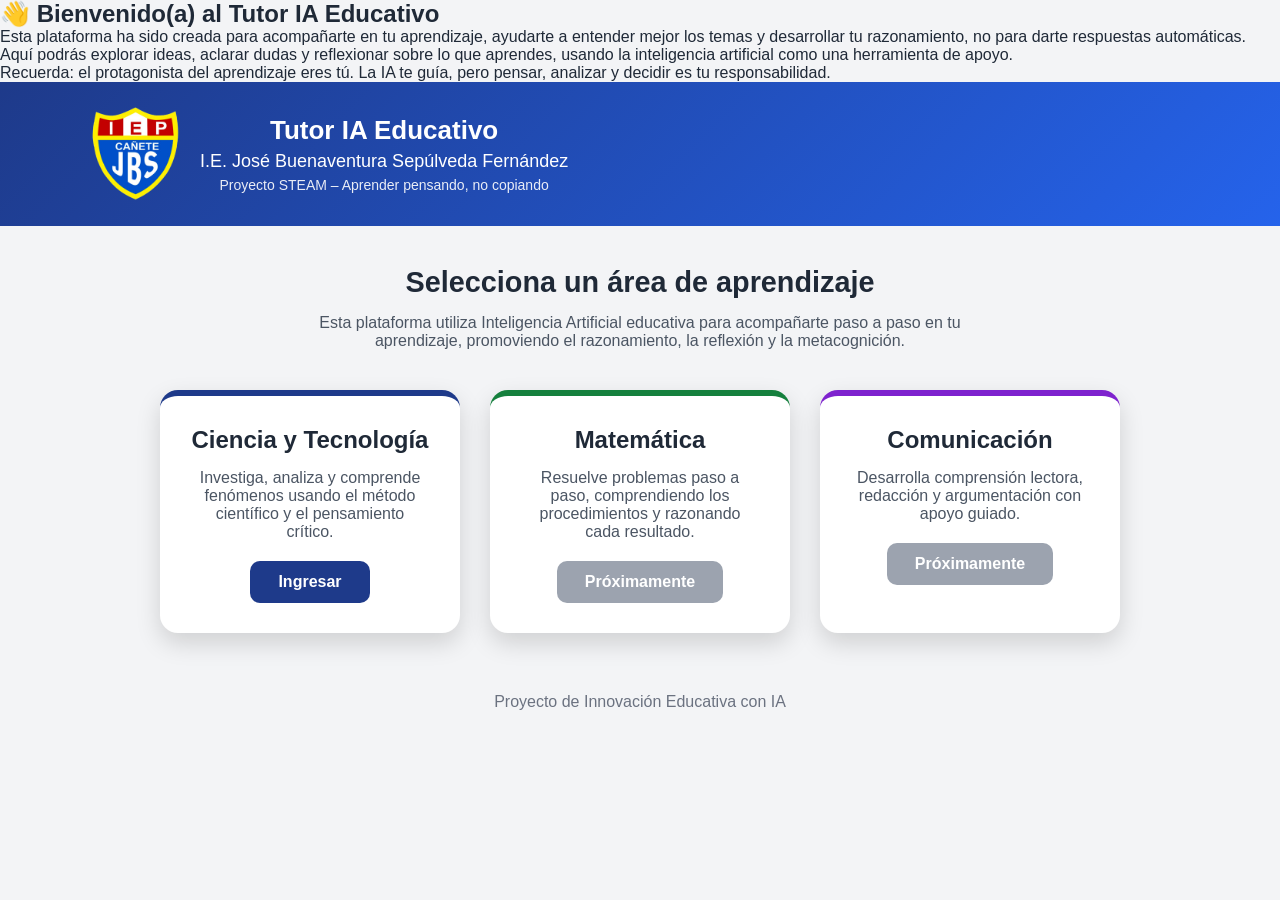
==== index.html @ a5d5feed "Update index.html" ====
<!DOCTYPE html>
<html lang="es">
<head>
  <meta charset="UTF-8">
  <title>Plataforma Educativa con IA</title>
  <link rel="stylesheet" href="css/estilos.css">
</head>
  <section class="bienvenida">
  <h2>👋 Bienvenido(a) al Tutor IA Educativo</h2>
  <p>
    Esta plataforma ha sido creada para acompañarte en tu aprendizaje,
    ayudarte a entender mejor los temas y desarrollar tu razonamiento,
    no para darte respuestas automáticas.
  </p>
  <p>
    Aquí podrás explorar ideas, aclarar dudas y reflexionar sobre lo que aprendes,
    usando la inteligencia artificial como una herramienta de apoyo.
  </p>
  <p>
    Recuerda: el protagonista del aprendizaje eres tú.
    La IA te guía, pero pensar, analizar y decidir es tu responsabilidad.
  </p>
</section>
<body>

<header class="header">
  <div class="header-contenido">
    
    <img src="img/insignia.png" alt="Insignia del colegio" class="insignia">

    <div class="texto-header">
      <h1>Tutor IA Educativo</h1>
      <h2>I.E. José Buenaventura Sepúlveda Fernández</h2>
      <p>Proyecto STEAM – Aprender pensando, no copiando</p>
    </div>

  </div>
</header>

<main class="contenedor">

  <section class="intro">
    <h2>Selecciona un área de aprendizaje</h2>
    <p>
      Esta plataforma utiliza Inteligencia Artificial educativa para acompañarte
      paso a paso en tu aprendizaje, promoviendo el razonamiento, la reflexión
      y la metacognición.
    </p>
  </section>

  <section class="areas">

    <!-- CIENCIA Y TECNOLOGÍA -->
    <div class="area-card cyt">
      <h2>Ciencia y Tecnología</h2>
      <p>
        Investiga, analiza y comprende fenómenos usando el método científico
        y el pensamiento crítico.
      </p>
      <a href="cyt.html" class="btn">Ingresar</a>
    </div>

    <!-- MATEMÁTICA -->
    <div class="area-card mate">
      <h2>Matemática</h2>
      <p>
        Resuelve problemas paso a paso, comprendiendo los procedimientos
        y razonando cada resultado.
      </p>
      <a href="#" class="btn disabled">Próximamente</a>
    </div>

    <!-- COMUNICACIÓN -->
    <div class="area-card comu">
      <h2>Comunicación</h2>
      <p>
        Desarrolla comprensión lectora, redacción y argumentación
        con apoyo guiado.
      </p>
      <a href="#" class="btn disabled">Próximamente</a>
    </div>

  </section>

</main>

<footer class="footer">
  <p>Proyecto de Innovación Educativa con IA</p>
</footer>

</body>
</html>
---- css/estilos.css ----
* {
  box-sizing: border-box;
  margin: 0;
  padding: 0;
}

body {
  font-family: Arial, Helvetica, sans-serif;
  background: #f3f4f6;
  color: #1f2937;
}

/* HEADER */
.header {
  background: linear-gradient(135deg, #111827, #1f2937);
  color: white;
  text-align: center;
  padding: 50px 20px;
}

.header h1 {
  font-size: 2.2em;
}

.header p {
  margin-top: 10px;
  opacity: 0.85;
}

/* CONTENEDOR */
.contenedor {
  max-width: 1100px;
  margin: auto;
  padding: 40px 20px;
}

/* INTRO */
.intro {
  text-align: center;
  margin-bottom: 40px;
}

.intro h2 {
  font-size: 1.8em;
  margin-bottom: 15px;
}

.intro p {
  max-width: 700px;
  margin: auto;
  color: #4b5563;
}

/* ÁREAS */
.areas {
  display: flex;
  gap: 30px;
  justify-content: center;
  flex-wrap: wrap;
}

/* TARJETA */
.area-card {
  background: white;
  width: 300px;
  padding: 30px;
  border-radius: 18px;
  text-align: center;
  box-shadow: 0 10px 25px rgba(0,0,0,0.15);
  transition: transform 0.3s ease, box-shadow 0.3s ease;
}

.area-card:hover {
  transform: translateY(-12px);
  box-shadow: 0 20px 40px rgba(0,0,0,0.25);
}

.area-card h2 {
  margin-bottom: 15px;
}

.area-card p {
  color: #4b5563;
}

/* COLORES */
.cyt {
  border-top: 6px solid #1e3a8a;
}

.mate {
  border-top: 6px solid #15803d;
}

.comu {
  border-top: 6px solid #7e22ce;
}

/* BOTÓN */
.btn {
  display: inline-block;
  margin-top: 20px;
  padding: 12px 28px;
  background: #1e3a8a;
  color: white;
  text-decoration: none;
  border-radius: 10px;
  font-weight: bold;
}

.btn:hover {
  background: #1e40af;
}

.btn.disabled {
  background: #9ca3af;
  pointer-events: none;
}

/* FOOTER */
.footer {
  text-align: center;
  padding: 20px;
  color: #6b7280;
}
.header {
  background: linear-gradient(135deg, #1e3a8a, #2563eb);
  color: white;
  padding: 25px 20px;
}

.header-contenido {
  max-width: 1100px;
  margin: auto;
  display: flex;
  align-items: center;
  gap: 20px;
}

.insignia {
  width: 90px;
  height: auto;
}

.texto-header h1 {
  margin: 0;
  font-size: 26px;
  font-weight: bold;
}

.texto-header h2 {
  margin: 5px 0;
  font-size: 18px;
  font-weight: normal;
}

.texto-header p {
  margin: 0;
  font-size: 14px;
  opacity: 0.9;
}

/* Responsive */
@media (max-width: 600px) {
  .header-contenido {
    flex-direction: column;
    text-align: center;
  }

  .insignia {
    width: 70px;
  }
}
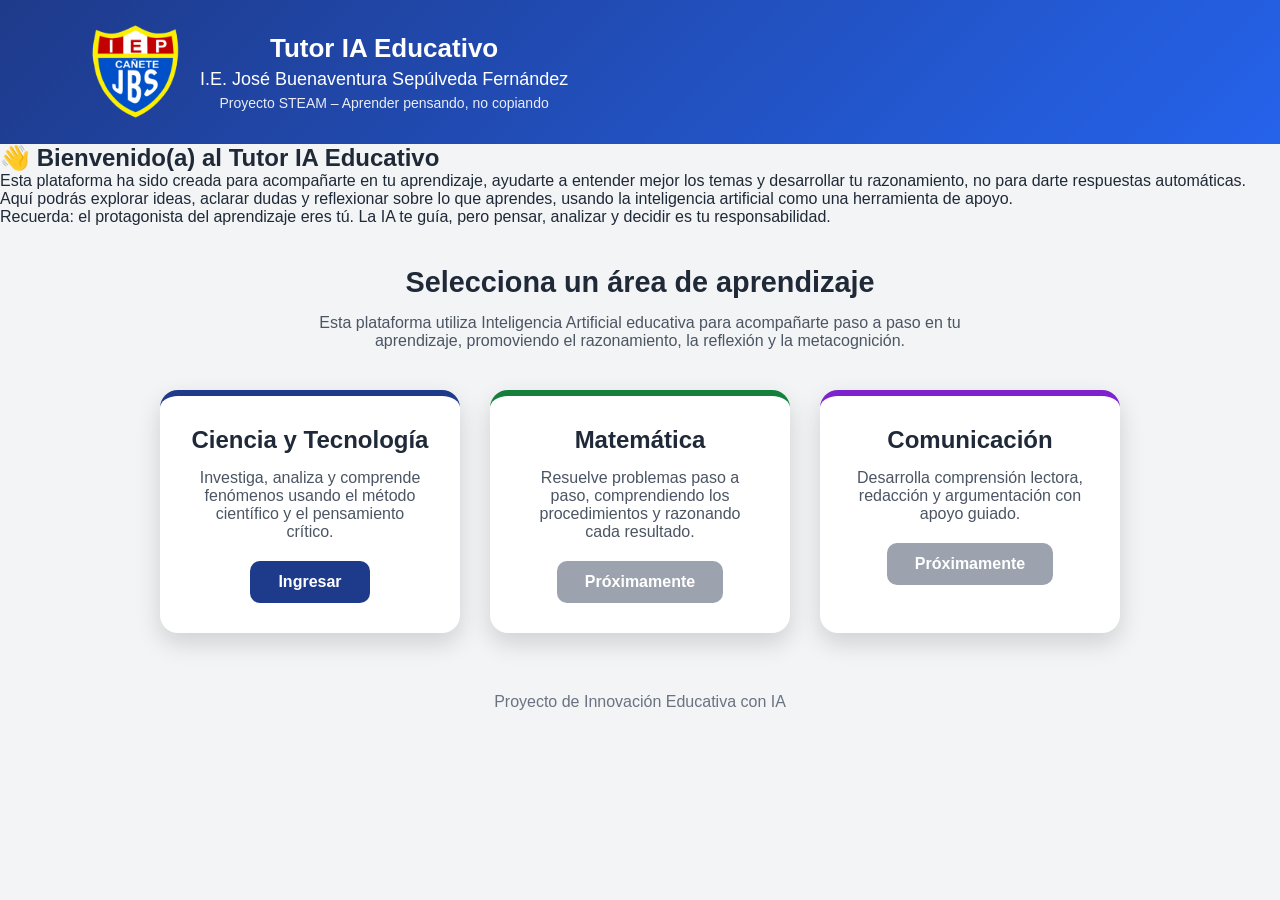
==== commit b57d8a40: "Update index.html" ====
--- a/index.html
+++ b/index.html
@@ -5,6 +5,21 @@
   <title>Plataforma Educativa con IA</title>
   <link rel="stylesheet" href="css/estilos.css">
 </head>
+<body>
+
+<header class="header">
+  <div class="header-contenido">
+    
+    <img src="img/insignia.png" alt="Insignia del colegio" class="insignia">
+
+    <div class="texto-header">
+      <h1>Tutor IA Educativo</h1>
+      <h2>I.E. José Buenaventura Sepúlveda Fernández</h2>
+      <p>Proyecto STEAM – Aprender pensando, no copiando</p>
+    </div>
+
+  </div>
+</header>
   <section class="bienvenida">
   <h2>👋 Bienvenido(a) al Tutor IA Educativo</h2>
   <p>
@@ -21,21 +36,6 @@
     La IA te guía, pero pensar, analizar y decidir es tu responsabilidad.
   </p>
 </section>
-<body>
-
-<header class="header">
-  <div class="header-contenido">
-    
-    <img src="img/insignia.png" alt="Insignia del colegio" class="insignia">
-
-    <div class="texto-header">
-      <h1>Tutor IA Educativo</h1>
-      <h2>I.E. José Buenaventura Sepúlveda Fernández</h2>
-      <p>Proyecto STEAM – Aprender pensando, no copiando</p>
-    </div>
-
-  </div>
-</header>
 
 <main class="contenedor">
 
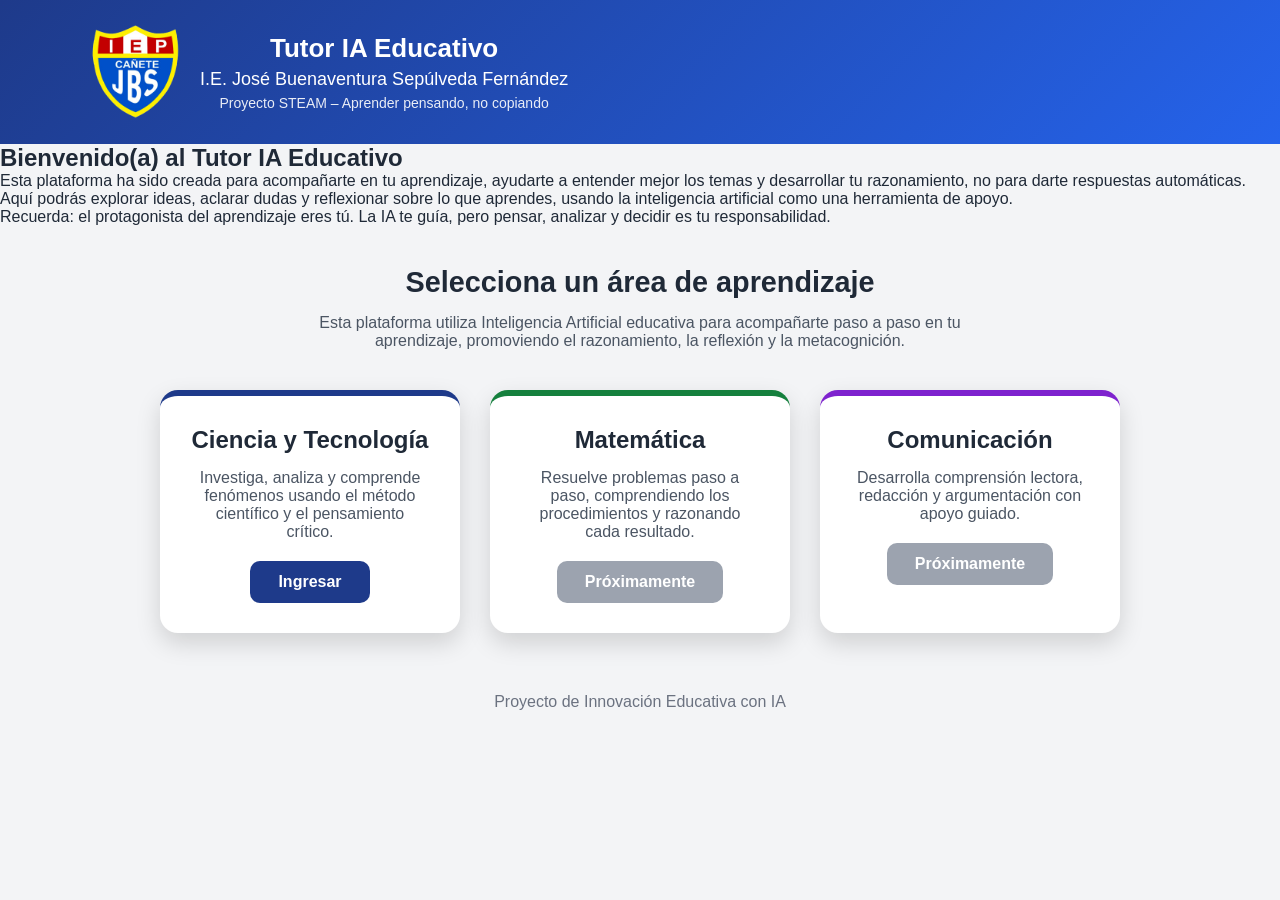
==== commit 8f0f42cd: "Update index.html" ====
--- a/index.html
+++ b/index.html
@@ -21,7 +21,7 @@
   </div>
 </header>
   <section class="bienvenida">
-  <h2>👋 Bienvenido(a) al Tutor IA Educativo</h2>
+  <h2>Bienvenido(a) al Tutor IA Educativo</h2>
   <p>
     Esta plataforma ha sido creada para acompañarte en tu aprendizaje,
     ayudarte a entender mejor los temas y desarrollar tu razonamiento,
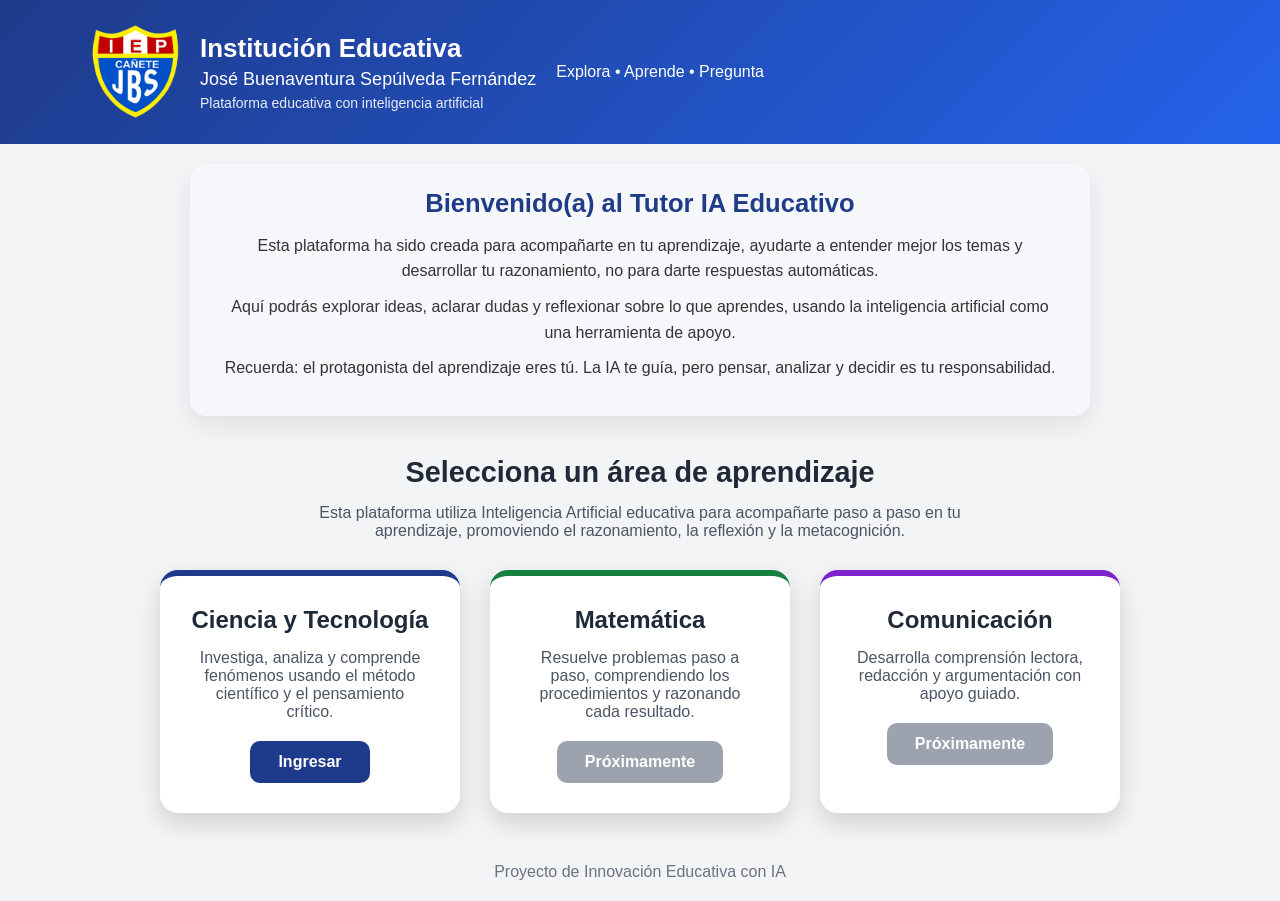
==== commit 290dd475: "Update index.html" ====
--- a/index.html
+++ b/index.html
@@ -9,16 +9,19 @@
 
 <header class="header">
   <div class="header-contenido">
-    
-    <img src="img/insignia.png" alt="Insignia del colegio" class="insignia">
+  <img src="img/insignia.png" alt="Insignia" class="insignia">
 
-    <div class="texto-header">
-      <h1>Tutor IA Educativo</h1>
-      <h2>I.E. José Buenaventura Sepúlveda Fernández</h2>
-      <p>Proyecto STEAM – Aprender pensando, no copiando</p>
-    </div>
+  <div class="texto-header">
+    <h1>Institución Educativa</h1>
+    <h2>José Buenaventura Sepúlveda Fernández</h2>
+    <p>Plataforma educativa con inteligencia artificial</p>
+  </div>
 
+  <!-- NUEVO -->
+  <div class="mensaje-header">
+    <p>Explora • Aprende • Pregunta</p>
   </div>
+</div>
 </header>
   <section class="bienvenida">
   <h2>Bienvenido(a) al Tutor IA Educativo</h2>
--- a/css/estilos.css
+++ b/css/estilos.css
@@ -1,43 +1,105 @@
+/* ======================================================
+   RESET GENERAL
+   Elimina márgenes por defecto y normaliza el modelo
+====================================================== */
 * {
   box-sizing: border-box;
   margin: 0;
   padding: 0;
 }
 
+/* ======================================================
+   ESTILOS GENERALES DEL BODY
+====================================================== */
 body {
   font-family: Arial, Helvetica, sans-serif;
   background: #f3f4f6;
   color: #1f2937;
 }
 
-/* HEADER */
+/* ======================================================
+   HEADER INSTITUCIONAL
+   Incluye insignia + nombre del colegio
+====================================================== */
 .header {
-  background: linear-gradient(135deg, #111827, #1f2937);
+  background: linear-gradient(135deg, #1e3a8a, #2563eb);
   color: white;
-  text-align: center;
-  padding: 50px 20px;
-}
-
-.header h1 {
-  font-size: 2.2em;
-}
-
-.header p {
-  margin-top: 10px;
-  opacity: 0.85;
-}
-
-/* CONTENEDOR */
+  padding: 25px 20px;
+}
+
+.header-contenido {
+  max-width: 1100px;
+  margin: auto;
+  display: flex;
+  align-items: center;
+  gap: 20px;
+}
+
+.insignia {
+  width: 90px;
+  height: auto;
+}
+
+.texto-header h1 {
+  margin: 0;
+  font-size: 26px;
+  font-weight: bold;
+}
+
+.texto-header h2 {
+  margin: 5px 0;
+  font-size: 18px;
+  font-weight: normal;
+}
+
+.texto-header p {
+  margin: 0;
+  font-size: 14px;
+  opacity: 0.9;
+}
+
+/* ======================================================
+   TARJETA DE BIENVENIDA
+   Presentación general para estudiantes
+====================================================== */
+.bienvenida {
+  max-width: 900px;
+  margin: 20px auto 10px auto;
+  padding: 25px 30px;
+  background: #f5f7fa;
+  border-radius: 16px;
+  box-shadow: 0 10px 25px rgba(0,0,0,0.08);
+  text-align: center;
+}
+
+.bienvenida h2 {
+  margin-bottom: 15px;
+  color: #1f3c88;
+  font-size: 1.6rem;
+}
+
+.bienvenida p {
+  color: #333;
+  line-height: 1.6;
+  margin-bottom: 10px;
+  font-size: 1rem;
+}
+
+/* ======================================================
+   CONTENEDOR PRINCIPAL
+====================================================== */
 .contenedor {
   max-width: 1100px;
   margin: auto;
-  padding: 40px 20px;
-}
-
-/* INTRO */
+  padding: 30px 20px;
+}
+
+/* ======================================================
+   TÍTULO DE SECCIÓN (ÁREAS)
+====================================================== */
 .intro {
   text-align: center;
-  margin-bottom: 40px;
+  margin-bottom: 30px;
 }
 
 .intro h2 {
@@ -51,7 +113,9 @@
   color: #4b5563;
 }
 
-/* ÁREAS */
+/* ======================================================
+   SECCIÓN DE ÁREAS (TARJETAS)
+====================================================== */
 .areas {
   display: flex;
   gap: 30px;
@@ -59,7 +123,9 @@
   flex-wrap: wrap;
 }
 
-/* TARJETA */
+/* ======================================================
+   TARJETA GENERAL
+====================================================== */
 .area-card {
   background: white;
   width: 300px;
@@ -83,7 +149,9 @@
   color: #4b5563;
 }
 
-/* COLORES */
+/* ======================================================
+   COLORES POR ÁREA
+====================================================== */
 .cyt {
   border-top: 6px solid #1e3a8a;
 }
@@ -96,7 +164,9 @@
   border-top: 6px solid #7e22ce;
 }
 
-/* BOTÓN */
+/* ======================================================
+   BOTONES
+====================================================== */
 .btn {
   display: inline-block;
   margin-top: 20px;
@@ -106,6 +176,7 @@
   text-decoration: none;
   border-radius: 10px;
   font-weight: bold;
+  transition: background 0.3s ease;
 }
 
 .btn:hover {
@@ -117,50 +188,18 @@
   pointer-events: none;
 }
 
-/* FOOTER */
+/* ======================================================
+   FOOTER
+====================================================== */
 .footer {
   text-align: center;
   padding: 20px;
   color: #6b7280;
 }
-.header {
-  background: linear-gradient(135deg, #1e3a8a, #2563eb);
-  color: white;
-  padding: 25px 20px;
-}
-
-.header-contenido {
-  max-width: 1100px;
-  margin: auto;
-  display: flex;
-  align-items: center;
-  gap: 20px;
-}
-
-.insignia {
-  width: 90px;
-  height: auto;
-}
-
-.texto-header h1 {
-  margin: 0;
-  font-size: 26px;
-  font-weight: bold;
-}
-
-.texto-header h2 {
-  margin: 5px 0;
-  font-size: 18px;
-  font-weight: normal;
-}
-
-.texto-header p {
-  margin: 0;
-  font-size: 14px;
-  opacity: 0.9;
-}
-
-/* Responsive */
+
+/* ======================================================
+   RESPONSIVE (CELULARES)
+====================================================== */
 @media (max-width: 600px) {
   .header-contenido {
     flex-direction: column;
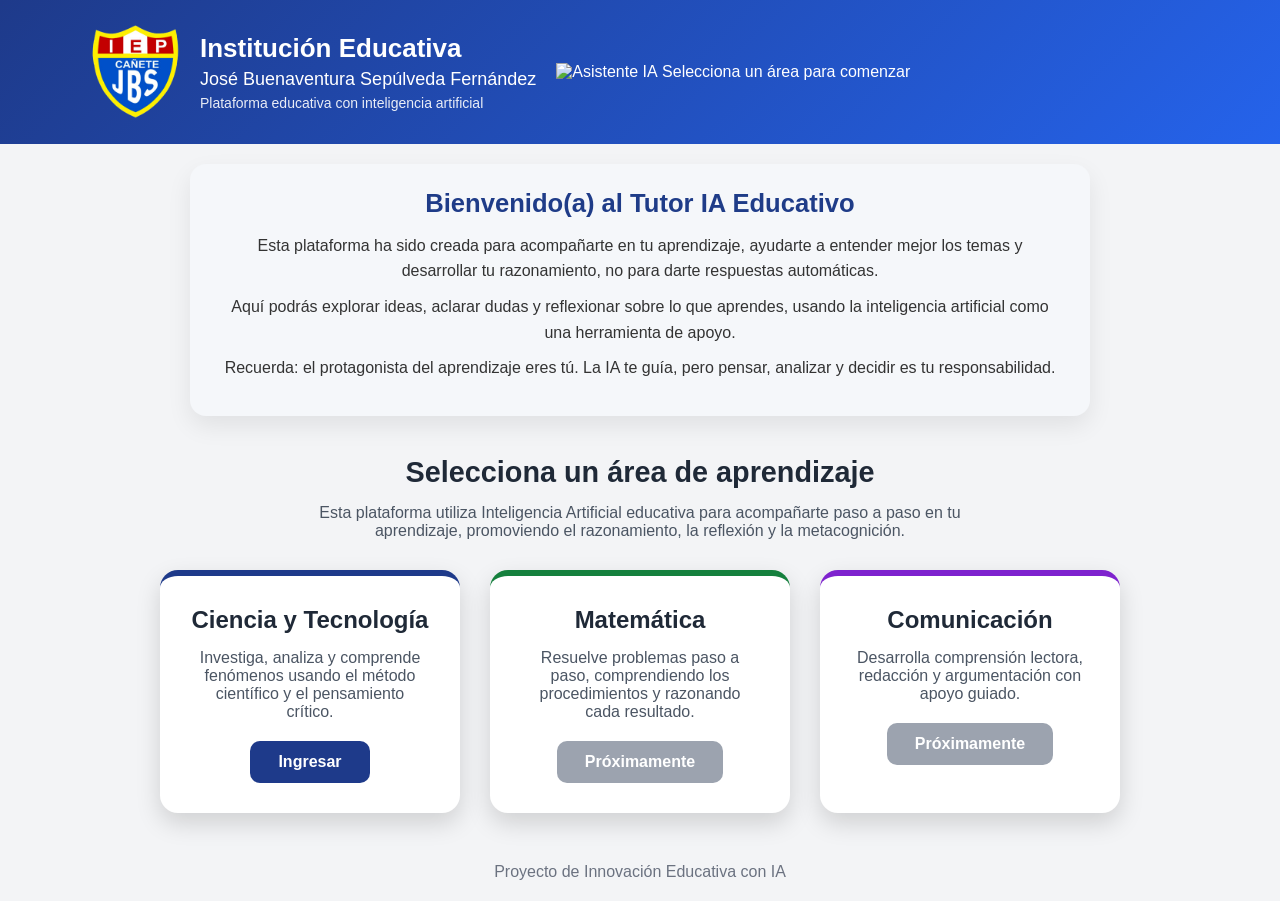
==== commit 585e8467: "Update index.html" ====
--- a/index.html
+++ b/index.html
@@ -5,43 +5,66 @@
   <title>Plataforma Educativa con IA</title>
   <link rel="stylesheet" href="css/estilos.css">
 </head>
+
 <body>
 
+<!-- ======================================================
+     HEADER INSTITUCIONAL + ASISTENTE IA
+====================================================== -->
 <header class="header">
   <div class="header-contenido">
-  <img src="img/insignia.png" alt="Insignia" class="insignia">
 
-  <div class="texto-header">
-    <h1>Institución Educativa</h1>
-    <h2>José Buenaventura Sepúlveda Fernández</h2>
-    <p>Plataforma educativa con inteligencia artificial</p>
+    <!-- INSIGNIA -->
+    <img src="img/insignia.png" alt="Insignia" class="insignia">
+
+    <!-- TEXTO INSTITUCIONAL -->
+    <div class="texto-header">
+      <h1>Institución Educativa</h1>
+      <h2>José Buenaventura Sepúlveda Fernández</h2>
+      <p>Plataforma educativa con inteligencia artificial</p>
+    </div>
+
+    <!-- ASISTENTE IA -->
+    <div class="ia-header">
+
+      <img src="img/emoji.png" alt="Asistente IA" class="avatar-ia">
+
+      <span id="mensaje-ia">Selecciona un área para comenzar</span>
+
+    </div>
+
   </div>
+</header>
 
-  <!-- NUEVO -->
-  <div class="mensaje-header">
-    <p>Explora • Aprende • Pregunta</p>
-  </div>
-</div>
-</header>
-  <section class="bienvenida">
+<!-- ======================================================
+     BIENVENIDA
+====================================================== -->
+<section class="bienvenida">
   <h2>Bienvenido(a) al Tutor IA Educativo</h2>
+
   <p>
     Esta plataforma ha sido creada para acompañarte en tu aprendizaje,
     ayudarte a entender mejor los temas y desarrollar tu razonamiento,
     no para darte respuestas automáticas.
   </p>
+
   <p>
     Aquí podrás explorar ideas, aclarar dudas y reflexionar sobre lo que aprendes,
     usando la inteligencia artificial como una herramienta de apoyo.
   </p>
+
   <p>
     Recuerda: el protagonista del aprendizaje eres tú.
     La IA te guía, pero pensar, analizar y decidir es tu responsabilidad.
   </p>
 </section>
 
+<!-- ======================================================
+     CONTENIDO PRINCIPAL
+====================================================== -->
 <main class="contenedor">
 
+  <!-- INTRO -->
   <section class="intro">
     <h2>Selecciona un área de aprendizaje</h2>
     <p>
@@ -51,6 +74,7 @@
     </p>
   </section>
 
+  <!-- ÁREAS -->
   <section class="areas">
 
     <!-- CIENCIA Y TECNOLOGÍA -->
@@ -60,7 +84,9 @@
         Investiga, analiza y comprende fenómenos usando el método científico
         y el pensamiento crítico.
       </p>
-      <a href="cyt.html" class="btn">Ingresar</a>
+      <a href="cyt.html" class="btn" onclick="seleccionarArea('cyt')">
+        Ingresar
+      </a>
     </div>
 
     <!-- MATEMÁTICA -->
@@ -70,7 +96,9 @@
         Resuelve problemas paso a paso, comprendiendo los procedimientos
         y razonando cada resultado.
       </p>
-      <a href="#" class="btn disabled">Próximamente</a>
+      <a href="#" class="btn disabled" onclick="seleccionarArea('mate')">
+        Próximamente
+      </a>
     </div>
 
     <!-- COMUNICACIÓN -->
@@ -80,16 +108,43 @@
         Desarrolla comprensión lectora, redacción y argumentación
         con apoyo guiado.
       </p>
-      <a href="#" class="btn disabled">Próximamente</a>
+      <a href="#" class="btn disabled" onclick="seleccionarArea('comu')">
+        Próximamente
+      </a>
     </div>
 
   </section>
 
 </main>
 
+<!-- ======================================================
+     FOOTER
+====================================================== -->
 <footer class="footer">
   <p>Proyecto de Innovación Educativa con IA</p>
 </footer>
 
+<!-- ======================================================
+     SCRIPT IA (MENSAJE DINÁMICO)
+====================================================== -->
+<script>
+function seleccionarArea(area) {
+  localStorage.setItem("areaElegida", area);
+}
+
+const mensajeIA = document.getElementById("mensaje-ia");
+const area = localStorage.getItem("areaElegida");
+
+if (area === "cyt") {
+  mensajeIA.textContent = "🔵 Explora, experimenta y pregunta";
+} 
+else if (area === "mate") {
+  mensajeIA.textContent = "🟢 Resuelve paso a paso con lógica";
+} 
+else if (area === "comu") {
+  mensajeIA.textContent = "🟣 Expresa ideas y mejora tu comunicación";
+}
+</script>
+
 </body>
 </html>
--- a/css/estilos.css
+++ b/css/estilos.css
@@ -210,3 +210,10 @@
     width: 70px;
   }
 }
+.mensaje-header {
+  margin-left: auto;
+  font-size: 1.1rem;
+  font-weight: 500;
+  opacity: 0.85;
+  white-space: nowrap;
+}
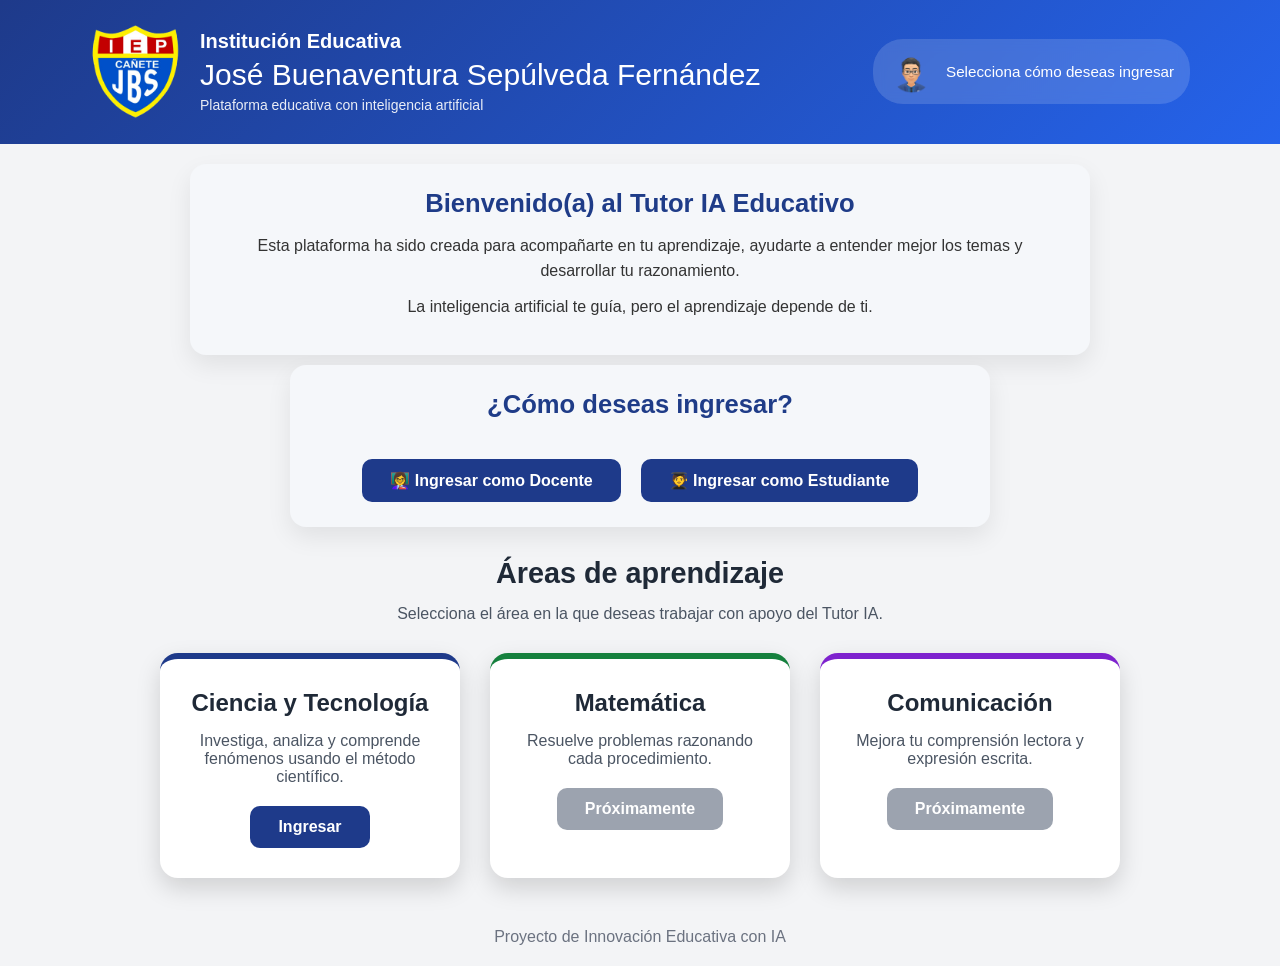
==== commit 11467650: "Update index.html" ====
--- a/index.html
+++ b/index.html
@@ -26,11 +26,8 @@
 
     <!-- ASISTENTE IA -->
     <div class="ia-header">
-
       <img src="img/emoji.png" alt="Asistente IA" class="avatar-ia">
-
-      <span id="mensaje-ia">Selecciona un área para comenzar</span>
-
+      <span id="mensaje-ia">Selecciona cómo deseas ingresar</span>
     </div>
 
   </div>
@@ -44,33 +41,47 @@
 
   <p>
     Esta plataforma ha sido creada para acompañarte en tu aprendizaje,
-    ayudarte a entender mejor los temas y desarrollar tu razonamiento,
-    no para darte respuestas automáticas.
+    ayudarte a entender mejor los temas y desarrollar tu razonamiento.
   </p>
 
   <p>
-    Aquí podrás explorar ideas, aclarar dudas y reflexionar sobre lo que aprendes,
-    usando la inteligencia artificial como una herramienta de apoyo.
+    La inteligencia artificial te guía, pero el aprendizaje depende de ti.
   </p>
+</section>
 
-  <p>
-    Recuerda: el protagonista del aprendizaje eres tú.
-    La IA te guía, pero pensar, analizar y decidir es tu responsabilidad.
-  </p>
+<!-- ======================================================
+     SELECCIÓN DE ROL (NUEVO)
+====================================================== -->
+<section class="bienvenida" style="max-width:700px;margin:auto;">
+  <h2>¿Cómo deseas ingresar?</h2>
+
+  <div style="display:flex; gap:20px; justify-content:center; margin-top:20px; flex-wrap:wrap;">
+
+    <!-- DOCENTE -->
+    <a href="docente.html" class="btn"
+       onclick="seleccionarRol('docente')">
+      👩‍🏫 Ingresar como Docente
+    </a>
+
+    <!-- ESTUDIANTE -->
+    <a href="#areas" class="btn"
+       onclick="seleccionarRol('estudiante')">
+      🧑‍🎓 Ingresar como Estudiante
+    </a>
+
+  </div>
 </section>
 
 <!-- ======================================================
      CONTENIDO PRINCIPAL
 ====================================================== -->
-<main class="contenedor">
+<main class="contenedor" id="areas">
 
   <!-- INTRO -->
   <section class="intro">
-    <h2>Selecciona un área de aprendizaje</h2>
+    <h2>Áreas de aprendizaje</h2>
     <p>
-      Esta plataforma utiliza Inteligencia Artificial educativa para acompañarte
-      paso a paso en tu aprendizaje, promoviendo el razonamiento, la reflexión
-      y la metacognición.
+      Selecciona el área en la que deseas trabajar con apoyo del Tutor IA.
     </p>
   </section>
 
@@ -81,8 +92,7 @@
     <div class="area-card cyt">
       <h2>Ciencia y Tecnología</h2>
       <p>
-        Investiga, analiza y comprende fenómenos usando el método científico
-        y el pensamiento crítico.
+        Investiga, analiza y comprende fenómenos usando el método científico.
       </p>
       <a href="cyt.html" class="btn" onclick="seleccionarArea('cyt')">
         Ingresar
@@ -93,10 +103,9 @@
     <div class="area-card mate">
       <h2>Matemática</h2>
       <p>
-        Resuelve problemas paso a paso, comprendiendo los procedimientos
-        y razonando cada resultado.
+        Resuelve problemas razonando cada procedimiento.
       </p>
-      <a href="#" class="btn disabled" onclick="seleccionarArea('mate')">
+      <a href="#" class="btn disabled">
         Próximamente
       </a>
     </div>
@@ -105,10 +114,9 @@
     <div class="area-card comu">
       <h2>Comunicación</h2>
       <p>
-        Desarrolla comprensión lectora, redacción y argumentación
-        con apoyo guiado.
+        Mejora tu comprensión lectora y expresión escrita.
       </p>
-      <a href="#" class="btn disabled" onclick="seleccionarArea('comu')">
+      <a href="#" class="btn disabled">
         Próximamente
       </a>
     </div>
@@ -125,24 +133,24 @@
 </footer>
 
 <!-- ======================================================
-     SCRIPT IA (MENSAJE DINÁMICO)
+     SCRIPT
 ====================================================== -->
 <script>
+function seleccionarRol(rol) {
+  localStorage.setItem("rol", rol);
+}
+
 function seleccionarArea(area) {
   localStorage.setItem("areaElegida", area);
 }
 
 const mensajeIA = document.getElementById("mensaje-ia");
-const area = localStorage.getItem("areaElegida");
+const rol = localStorage.getItem("rol");
 
-if (area === "cyt") {
-  mensajeIA.textContent = "🔵 Explora, experimenta y pregunta";
-} 
-else if (area === "mate") {
-  mensajeIA.textContent = "🟢 Resuelve paso a paso con lógica";
-} 
-else if (area === "comu") {
-  mensajeIA.textContent = "🟣 Expresa ideas y mejora tu comunicación";
+if (rol === "docente") {
+  mensajeIA.textContent = "👩‍🏫 Acceso al panel docente";
+} else if (rol === "estudiante") {
+  mensajeIA.textContent = "🧑‍🎓 Selecciona un área para aprender";
 }
 </script>
 
--- a/css/estilos.css
+++ b/css/estilos.css
@@ -1,6 +1,5 @@
 /* ======================================================
    RESET GENERAL
-   Elimina márgenes por defecto y normaliza el modelo
 ====================================================== */
 * {
   box-sizing: border-box;
@@ -9,7 +8,7 @@
 }
 
 /* ======================================================
-   ESTILOS GENERALES DEL BODY
+   ESTILOS GENERALES
 ====================================================== */
 body {
   font-family: Arial, Helvetica, sans-serif;
@@ -18,8 +17,7 @@
 }
 
 /* ======================================================
-   HEADER INSTITUCIONAL
-   Incluye insignia + nombre del colegio
+   HEADER INSTITUCIONAL + IA
 ====================================================== */
 .header {
   background: linear-gradient(135deg, #1e3a8a, #2563eb);
@@ -40,27 +38,64 @@
   height: auto;
 }
 
+/* TEXTO INSTITUCIONAL */
 .texto-header h1 {
+  font-size: 20px;
   margin: 0;
-  font-size: 26px;
   font-weight: bold;
 }
 
 .texto-header h2 {
+  font-size: 30px;
   margin: 5px 0;
-  font-size: 18px;
   font-weight: normal;
 }
 
 .texto-header p {
-  margin: 0;
   font-size: 14px;
   opacity: 0.9;
+  margin: 0;
+}
+
+/* ======================================================
+   ASISTENTE IA (EMOJI ANIMADO)
+====================================================== */
+.ia-header {
+  margin-left: auto;
+  display: flex;
+  align-items: center;
+  gap: 12px;
+  background: rgba(255,255,255,0.15);
+  padding: 10px 16px;
+  border-radius: 30px;
+  backdrop-filter: blur(6px);
+}
+
+/* EMOJI IA */
+.avatar-ia {
+  width: 45px;
+  height: 45px;
+
+  /* animación de vida */
+  animation: flotar 2.5s ease-in-out infinite;
+}
+
+/* animación suave tipo “asistente vivo” */
+@keyframes flotar {
+  0% { transform: translateY(0px) scale(1); }
+  50% { transform: translateY(-5px) scale(1.05); }
+  100% { transform: translateY(0px) scale(1); }
+}
+
+/* MENSAJE IA */
+#mensaje-ia {
+  font-size: 0.95rem;
+  font-weight: 500;
+  white-space: nowrap;
 }
 
 /* ======================================================
    TARJETA DE BIENVENIDA
-   Presentación general para estudiantes
 ====================================================== */
 .bienvenida {
   max-width: 900px;
@@ -95,7 +130,7 @@
 }
 
 /* ======================================================
-   TÍTULO DE SECCIÓN (ÁREAS)
+   INTRO / TÍTULO ÁREAS
 ====================================================== */
 .intro {
   text-align: center;
@@ -114,7 +149,7 @@
 }
 
 /* ======================================================
-   SECCIÓN DE ÁREAS (TARJETAS)
+   ÁREAS
 ====================================================== */
 .areas {
   display: flex;
@@ -123,9 +158,7 @@
   flex-wrap: wrap;
 }
 
-/* ======================================================
-   TARJETA GENERAL
-====================================================== */
+/* TARJETAS */
 .area-card {
   background: white;
   width: 300px;
@@ -149,20 +182,10 @@
   color: #4b5563;
 }
 
-/* ======================================================
-   COLORES POR ÁREA
-====================================================== */
-.cyt {
-  border-top: 6px solid #1e3a8a;
-}
-
-.mate {
-  border-top: 6px solid #15803d;
-}
-
-.comu {
-  border-top: 6px solid #7e22ce;
-}
+/* COLORES POR ÁREA */
+.cyt { border-top: 6px solid #1e3a8a; }
+.mate { border-top: 6px solid #15803d; }
+.comu { border-top: 6px solid #7e22ce; }
 
 /* ======================================================
    BOTONES
@@ -198,7 +221,7 @@
 }
 
 /* ======================================================
-   RESPONSIVE (CELULARES)
+   RESPONSIVE
 ====================================================== */
 @media (max-width: 600px) {
   .header-contenido {
@@ -209,11 +232,9 @@
   .insignia {
     width: 70px;
   }
-}
-.mensaje-header {
-  margin-left: auto;
-  font-size: 1.1rem;
-  font-weight: 500;
-  opacity: 0.85;
-  white-space: nowrap;
-}
+
+  .ia-header {
+    margin-left: 0;
+    margin-top: 15px;
+  }
+}
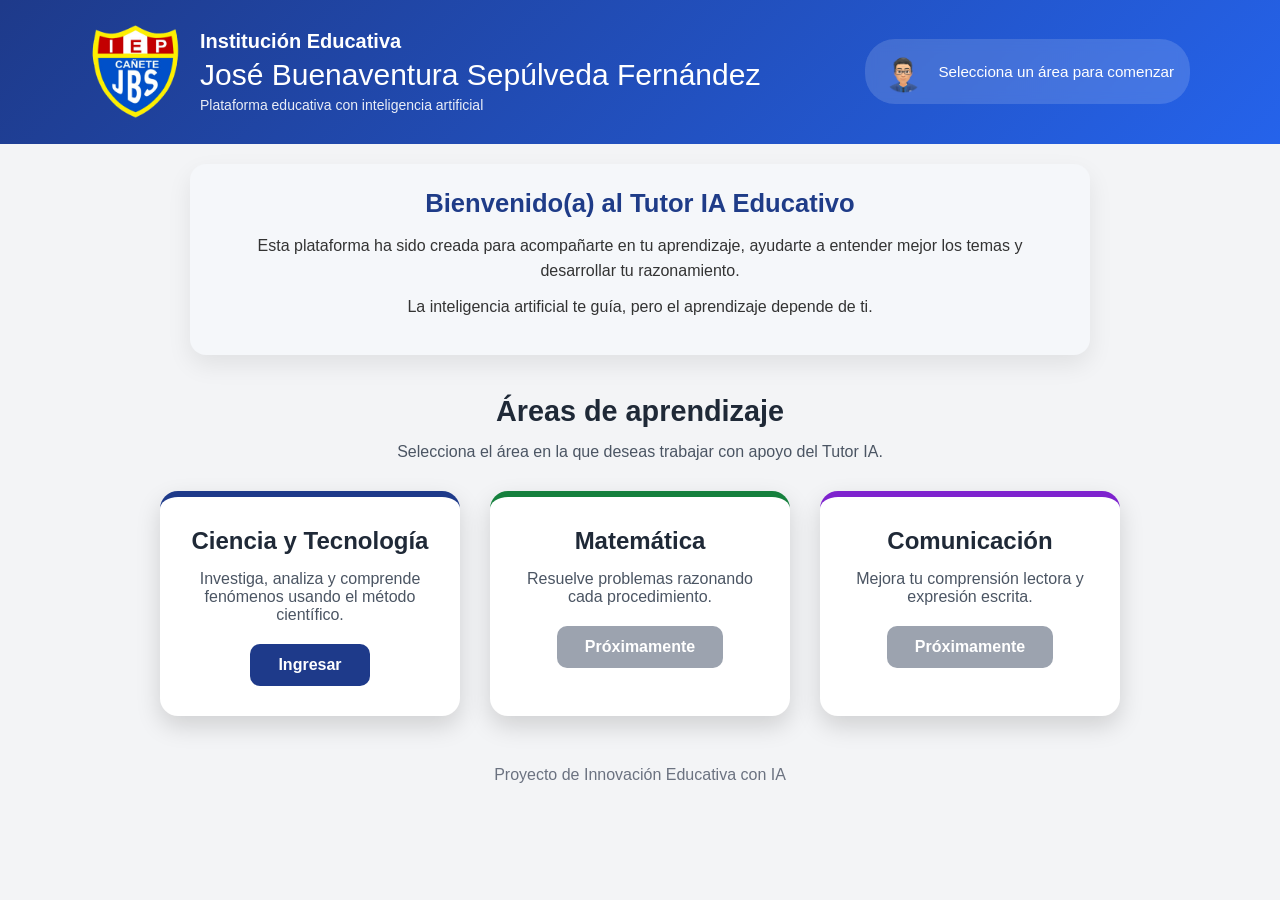
==== commit 197606aa: "Update index.html" ====
--- a/index.html
+++ b/index.html
@@ -27,7 +27,7 @@
     <!-- ASISTENTE IA -->
     <div class="ia-header">
       <img src="img/emoji.png" alt="Asistente IA" class="avatar-ia">
-      <span id="mensaje-ia">Selecciona cómo deseas ingresar</span>
+      <span id="mensaje-ia">Selecciona un área para comenzar</span>
     </div>
 
   </div>
@@ -50,32 +50,9 @@
 </section>
 
 <!-- ======================================================
-     SELECCIÓN DE ROL (NUEVO)
-====================================================== -->
-<section class="bienvenida" style="max-width:700px;margin:auto;">
-  <h2>¿Cómo deseas ingresar?</h2>
-
-  <div style="display:flex; gap:20px; justify-content:center; margin-top:20px; flex-wrap:wrap;">
-
-    <!-- DOCENTE -->
-    <a href="docente.html" class="btn"
-       onclick="seleccionarRol('docente')">
-      👩‍🏫 Ingresar como Docente
-    </a>
-
-    <!-- ESTUDIANTE -->
-    <a href="#areas" class="btn"
-       onclick="seleccionarRol('estudiante')">
-      🧑‍🎓 Ingresar como Estudiante
-    </a>
-
-  </div>
-</section>
-
-<!-- ======================================================
      CONTENIDO PRINCIPAL
 ====================================================== -->
-<main class="contenedor" id="areas">
+<main class="contenedor">
 
   <!-- INTRO -->
   <section class="intro">
@@ -136,21 +113,15 @@
      SCRIPT
 ====================================================== -->
 <script>
-function seleccionarRol(rol) {
-  localStorage.setItem("rol", rol);
-}
-
 function seleccionarArea(area) {
   localStorage.setItem("areaElegida", area);
 }
 
 const mensajeIA = document.getElementById("mensaje-ia");
-const rol = localStorage.getItem("rol");
+const area = localStorage.getItem("areaElegida");
 
-if (rol === "docente") {
-  mensajeIA.textContent = "👩‍🏫 Acceso al panel docente";
-} else if (rol === "estudiante") {
-  mensajeIA.textContent = "🧑‍🎓 Selecciona un área para aprender";
+if (area === "cyt") {
+  mensajeIA.textContent = "🔵 Explora, experimenta y pregunta";
 }
 </script>
 
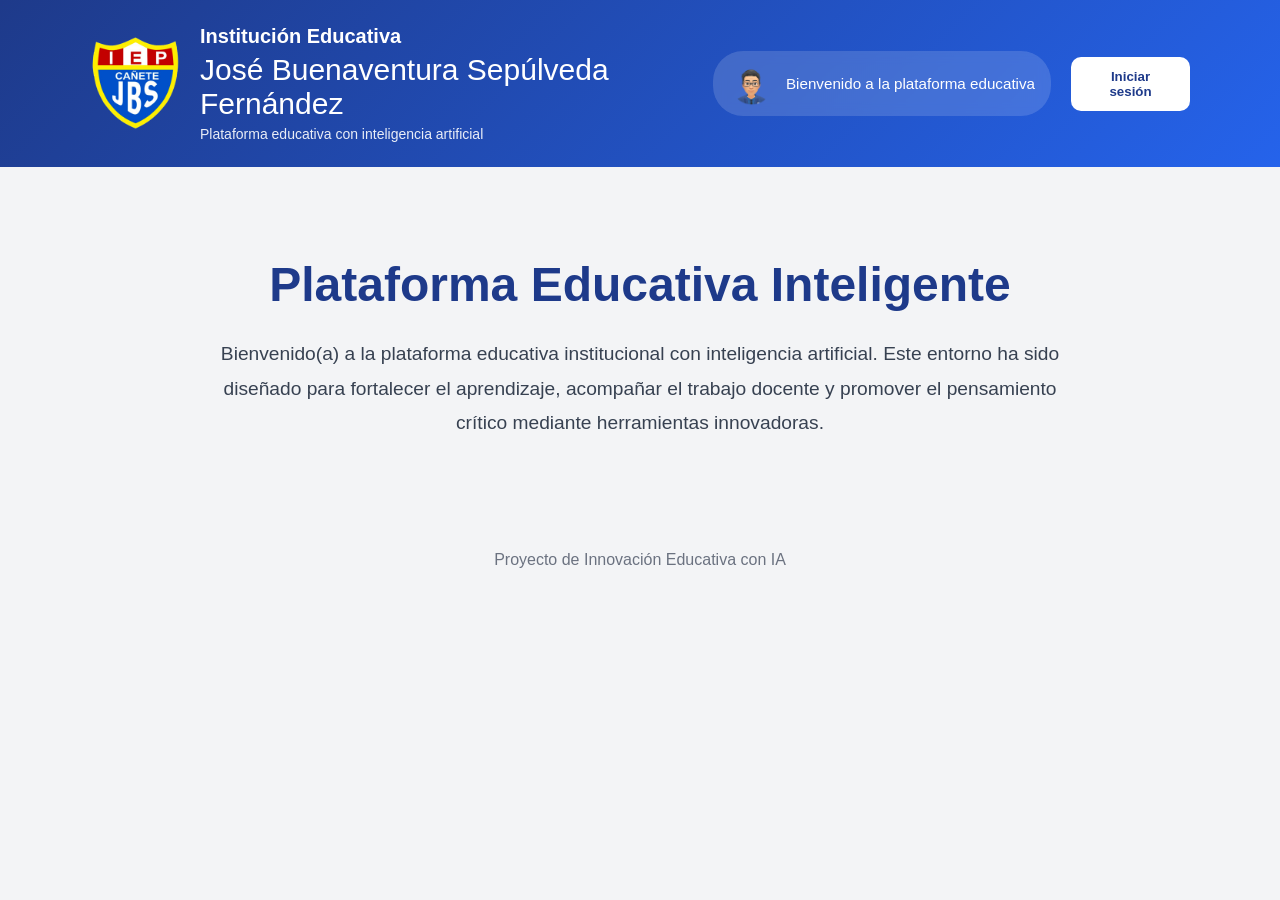
==== commit 3d4ff95b: "Inicio limpio del proyecto (sin claves)" ====
--- a/index.html
+++ b/index.html
@@ -2,127 +2,158 @@
 <html lang="es">
 <head>
   <meta charset="UTF-8">
+  <meta name="viewport" content="width=device-width, initial-scale=1.0">
+
   <title>Plataforma Educativa con IA</title>
-  <link rel="stylesheet" href="css/estilos.css">
+
+  <!-- CSS -->
+  <link rel="stylesheet" href="css/index.css">
 </head>
 
 <body>
 
 <!-- ======================================================
-     HEADER INSTITUCIONAL + ASISTENTE IA
+     HEADER INSTITUCIONAL
 ====================================================== -->
 <header class="header">
+
   <div class="header-contenido">
 
     <!-- INSIGNIA -->
     <img src="img/insignia.png" alt="Insignia" class="insignia">
 
-    <!-- TEXTO INSTITUCIONAL -->
+    <!-- TEXTO -->
     <div class="texto-header">
       <h1>Institución Educativa</h1>
-      <h2>José Buenaventura Sepúlveda Fernández</h2>
-      <p>Plataforma educativa con inteligencia artificial</p>
+
+      <h2>
+        José Buenaventura Sepúlveda Fernández
+      </h2>
+
+      <p>
+        Plataforma educativa con inteligencia artificial
+      </p>
     </div>
 
-    <!-- ASISTENTE IA -->
+    <!-- IA -->
     <div class="ia-header">
-      <img src="img/emoji.png" alt="Asistente IA" class="avatar-ia">
-      <span id="mensaje-ia">Selecciona un área para comenzar</span>
+
+      <img src="img/emoji.png"
+           alt="Asistente IA"
+           class="avatar-ia">
+
+      <span id="mensaje-ia">
+        Bienvenido a la plataforma educativa
+      </span>
+
+    </div>
+
+    <!-- LOGIN -->
+    <button class="btn-login"
+            onclick="abrirModal()">
+
+      Iniciar sesión
+
+    </button>
+
+  </div>
+
+</header>
+
+<!-- ======================================================
+     PORTADA
+====================================================== -->
+<section class="portada">
+
+  <h1>
+    Plataforma Educativa Inteligente
+  </h1>
+
+  <p>
+    Bienvenido(a) a la plataforma educativa institucional con inteligencia artificial.
+    Este entorno ha sido diseñado para fortalecer el aprendizaje,
+    acompañar el trabajo docente y promover el pensamiento crítico
+    mediante herramientas innovadoras.
+  </p>
+
+</section>
+
+<!-- ======================================================
+     MODAL
+====================================================== -->
+<div class="modal" id="modal">
+
+  <div class="modal-contenido">
+
+    <h2>Selecciona tu acceso</h2>
+
+    <p>
+      Elige el tipo de usuario con el que deseas ingresar.
+    </p>
+
+    <div class="roles">
+
+      <button onclick="irAdmin()">
+        👨‍💼 Directivo
+      </button>
+
+      <button onclick="irDocente()">
+        👩‍🏫 Docente
+      </button>
+
+      <button onclick="irEstudiante()">
+        🧑‍🎓 Estudiante
+      </button>
+
     </div>
 
   </div>
-</header>
 
-<!-- ======================================================
-     BIENVENIDA
-====================================================== -->
-<section class="bienvenida">
-  <h2>Bienvenido(a) al Tutor IA Educativo</h2>
-
-  <p>
-    Esta plataforma ha sido creada para acompañarte en tu aprendizaje,
-    ayudarte a entender mejor los temas y desarrollar tu razonamiento.
-  </p>
-
-  <p>
-    La inteligencia artificial te guía, pero el aprendizaje depende de ti.
-  </p>
-</section>
-
-<!-- ======================================================
-     CONTENIDO PRINCIPAL
-====================================================== -->
-<main class="contenedor">
-
-  <!-- INTRO -->
-  <section class="intro">
-    <h2>Áreas de aprendizaje</h2>
-    <p>
-      Selecciona el área en la que deseas trabajar con apoyo del Tutor IA.
-    </p>
-  </section>
-
-  <!-- ÁREAS -->
-  <section class="areas">
-
-    <!-- CIENCIA Y TECNOLOGÍA -->
-    <div class="area-card cyt">
-      <h2>Ciencia y Tecnología</h2>
-      <p>
-        Investiga, analiza y comprende fenómenos usando el método científico.
-      </p>
-      <a href="cyt.html" class="btn" onclick="seleccionarArea('cyt')">
-        Ingresar
-      </a>
-    </div>
-
-    <!-- MATEMÁTICA -->
-    <div class="area-card mate">
-      <h2>Matemática</h2>
-      <p>
-        Resuelve problemas razonando cada procedimiento.
-      </p>
-      <a href="#" class="btn disabled">
-        Próximamente
-      </a>
-    </div>
-
-    <!-- COMUNICACIÓN -->
-    <div class="area-card comu">
-      <h2>Comunicación</h2>
-      <p>
-        Mejora tu comprensión lectora y expresión escrita.
-      </p>
-      <a href="#" class="btn disabled">
-        Próximamente
-      </a>
-    </div>
-
-  </section>
-
-</main>
+</div>
 
 <!-- ======================================================
      FOOTER
 ====================================================== -->
 <footer class="footer">
-  <p>Proyecto de Innovación Educativa con IA</p>
+
+  <p>
+    Proyecto de Innovación Educativa con IA
+  </p>
+
 </footer>
 
 <!-- ======================================================
      SCRIPT
 ====================================================== -->
 <script>
-function seleccionarArea(area) {
-  localStorage.setItem("areaElegida", area);
-}
 
-const mensajeIA = document.getElementById("mensaje-ia");
-const area = localStorage.getItem("areaElegida");
+  function abrirModal() {
+    document.getElementById("modal").style.display = "flex";
+  }
 
-if (area === "cyt") {
-  mensajeIA.textContent = "🔵 Explora, experimenta y pregunta";
-}
+  function irAdmin() {
+    window.location.href = "admin.html";
+  }
+
+  function irDocente() {
+    window.location.href = "docente.html";
+  }
+
+  function irEstudiante() {
+    window.location.href = "estudiante.html";
+  }
+
+  /* CERRAR MODAL */
+  window.onclick = function(e){
+
+    const modal = document.getElementById("modal");
+
+    if(e.target === modal){
+      modal.style.display = "none";
+    }
+
+  }
+
 </script>
 
 </body>
--- a/css/index.css
+++ b/css/index.css
@@ -0,0 +1,241 @@
+/* ======================================================
+   RESET
+====================================================== */
+*{
+  margin:0;
+  padding:0;
+  box-sizing:border-box;
+}
+
+/* ======================================================
+   BODY
+====================================================== */
+body{
+  font-family:Arial, Helvetica, sans-serif;
+  background:#f3f4f6;
+  color:#1f2937;
+}
+
+/* ======================================================
+   HEADER
+====================================================== */
+.header{
+  background:linear-gradient(135deg,#1e3a8a,#2563eb);
+  color:white;
+  padding:25px 20px;
+}
+
+.header-contenido{
+  max-width:1100px;
+  margin:auto;
+  display:flex;
+  align-items:center;
+  gap:20px;
+}
+
+.insignia{
+  width:90px;
+}
+
+/* TEXTO */
+.texto-header h1{
+  font-size:20px;
+  font-weight:bold;
+}
+
+.texto-header h2{
+  font-size:30px;
+  font-weight:normal;
+  margin:5px 0;
+}
+
+.texto-header p{
+  font-size:14px;
+  opacity:0.9;
+}
+
+/* ======================================================
+   IA HEADER
+====================================================== */
+.ia-header{
+  margin-left:auto;
+  display:flex;
+  align-items:center;
+  gap:12px;
+  background:rgba(255,255,255,0.15);
+  padding:10px 16px;
+  border-radius:30px;
+  backdrop-filter:blur(6px);
+}
+
+.avatar-ia{
+  width:45px;
+  height:45px;
+  animation:flotar 2.5s ease-in-out infinite;
+}
+
+@keyframes flotar{
+
+  0%{
+    transform:translateY(0px) scale(1);
+  }
+
+  50%{
+    transform:translateY(-5px) scale(1.05);
+  }
+
+  100%{
+    transform:translateY(0px) scale(1);
+  }
+
+}
+
+#mensaje-ia{
+  font-size:0.95rem;
+  font-weight:500;
+  white-space:nowrap;
+}
+
+/* ======================================================
+   BOTÓN LOGIN
+====================================================== */
+.btn-login{
+  background:white;
+  color:#1e3a8a;
+  border:none;
+  padding:12px 22px;
+  border-radius:10px;
+  font-weight:bold;
+  cursor:pointer;
+  transition:0.3s;
+}
+
+.btn-login:hover{
+  background:#dbeafe;
+}
+
+/* ======================================================
+   PORTADA
+====================================================== */
+.portada{
+  max-width:1100px;
+  margin:50px auto;
+  padding:40px;
+  text-align:center;
+}
+
+.portada h1{
+  font-size:3rem;
+  color:#1e3a8a;
+  margin-bottom:25px;
+}
+
+.portada p{
+  max-width:850px;
+  margin:auto;
+  font-size:1.2rem;
+  line-height:1.8;
+  color:#374151;
+}
+
+/* ======================================================
+   MODAL
+====================================================== */
+.modal{
+  position:fixed;
+  inset:0;
+  background:rgba(0,0,0,0.5);
+  display:none;
+  justify-content:center;
+  align-items:center;
+  z-index:999;
+}
+
+.modal-contenido{
+  background:white;
+  width:90%;
+  max-width:450px;
+  border-radius:18px;
+  padding:35px;
+  text-align:center;
+  animation:aparecer 0.3s ease;
+}
+
+@keyframes aparecer{
+
+  from{
+    transform:scale(0.9);
+    opacity:0;
+  }
+
+  to{
+    transform:scale(1);
+    opacity:1;
+  }
+
+}
+
+.modal-contenido h2{
+  color:#1e3a8a;
+  margin-bottom:15px;
+}
+
+.modal-contenido p{
+  color:#4b5563;
+  margin-bottom:25px;
+}
+
+.roles{
+  display:flex;
+  flex-direction:column;
+  gap:15px;
+}
+
+.roles button{
+  padding:14px;
+  border:none;
+  border-radius:12px;
+  background:#1e3a8a;
+  color:white;
+  font-size:1rem;
+  cursor:pointer;
+  transition:0.3s;
+  font-weight:bold;
+}
+
+.roles button:hover{
+  background:#2563eb;
+}
+
+/* ======================================================
+   FOOTER
+====================================================== */
+.footer{
+  text-align:center;
+  padding:20px;
+  color:#6b7280;
+}
+
+/* ======================================================
+   RESPONSIVE
+====================================================== */
+@media(max-width:700px){
+
+  .header-contenido{
+    flex-direction:column;
+    text-align:center;
+  }
+
+  .ia-header{
+    margin-left:0;
+  }
+
+  .btn-login{
+    margin-top:15px;
+  }
+
+  .portada h1{
+    font-size:2rem;
+  }
+
+}
